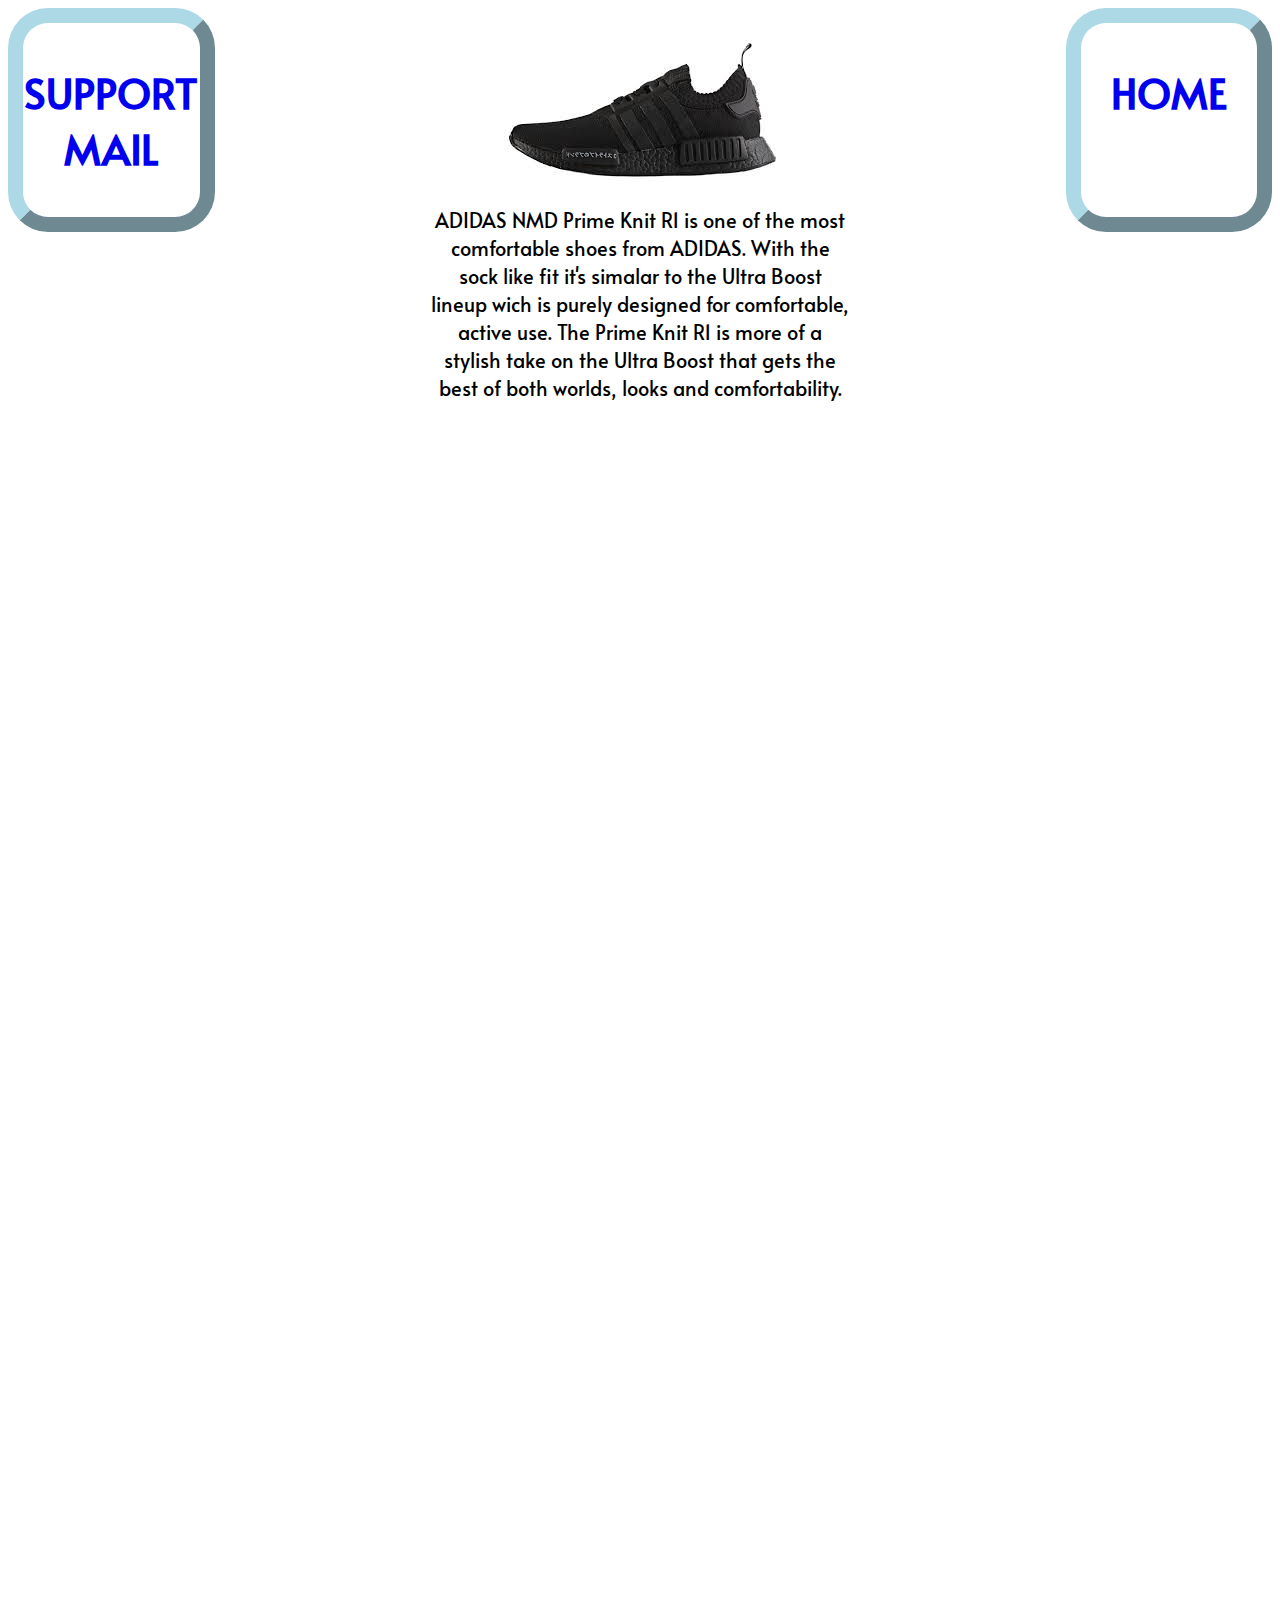
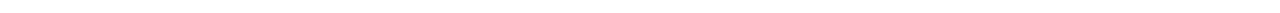
==== ADIDAS NMD R1.html @ a9d675a8 "ny" ====
<!DOCTYPE html>
<html dir="ltr">
  <head>
    <meta charset="utf-8">
    <title>adidas fatis</title>
    <link href="https://fonts.googleapis.com/css?family=Alata&display=swap" rel="stylesheet">
    <link rel="stylesheet" type="text/css" href="css/grid2.css">
    <link rel="stylesheet" type="text/css" href="css/style2.css">

    <meta name="viewport" content="width=device-width, initial-scale=1.0">
  </head>
  <body>
    <div class="container">
      <header>
        <img src="img/ladda_ned.jpeg" alt="ADIDAS NMD Prime Knit R1">
        <p>ADIDAS NMD Prime Knit R1 is one of the most comfortable shoes from ADIDAS. With the sock like fit it's simalar to the Ultra Boost lineup wich is purely designed for comfortable, active use. The Prime Knit R1 is more of a stylish take on the Ultra Boost that gets the best of both worlds, looks and comfortability.</p>
      </header>

      <nav>
        <a href="file:///Users/antonjansson/Desktop/projekt-HT/projekt-HT/index.html"><h3 class="item-a">HOME</h3></a>
      </nav>

      <nav2>
        <h3><a href="http://google.se">SUPPORT MAIL</a></h3>
      </nav2>
  </body>
</html>
---- css/grid2.css ----
.container{
  display: grid;
  grid-template-columns:repeat(6, 1fr);
  grid-template-rows:repeat(7, 1fr);
  grid-gap: 5px;
}

header{
  grid-column: 2/6;
  grid-row: 1/-1;
}

nav{
  grid-column: 6/7;
  grid-row: 1/2;
}

nav2{
  grid-column: 1/2;
  grid-row: 1/2;
}

@media screen and (max-width: 800px){

header{
  grid-column: 1/-1;
  grid-row: 2/-1;
}

nav2{
  grid-column: 1/4;
  grid-row: 1/2;
}

nav{
  grid-column: 4/7;
  grid-row: 1/2;
}
---- css/style2.css ----
body{
    font-family: 'Alata', sans-serif;
    text-align: center;
}

a{
  text-decoration: none;
}

a:visited{
    text-decoration: none;
    color: #000;
}

p{ 
  padding-right: 25%;
  padding-left: 25%;
  max-width: 100%;
  font-size: 20px;
}

nav{
  font-size: 35px;
  border: 15px solid lightblue;
  border-style: outset;
  border-radius: 40px;
}

nav2{
  font-size: 35px;
  border: 15px solid lightblue;
  border-style: outset;
  border-radius: 40px;
}

@media screen and (max-width: 800px){

}
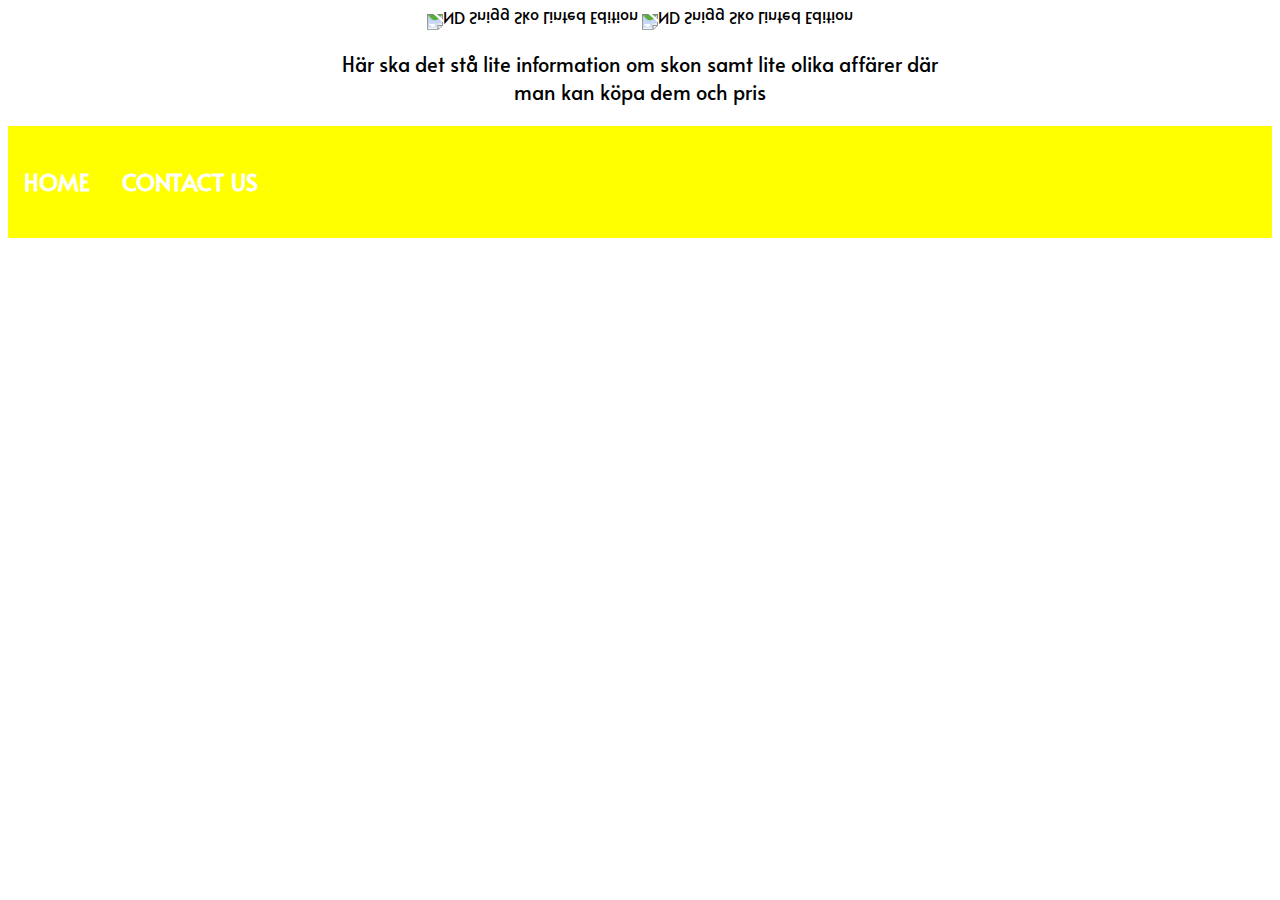
==== commit 5d4bdc1a: "m" ====
--- a/ADIDAS NMD R1.html
+++ b/ADIDAS NMD R1.html
@@ -13,16 +13,17 @@
   <body>
     <div class="container">
       <header>
-        <img src="img/ladda_ned.jpeg" alt="ADIDAS NMD Prime Knit R1">
-        <p>ADIDAS NMD Prime Knit R1 is one of the most comfortable shoes from ADIDAS. With the sock like fit it's simalar to the Ultra Boost lineup wich is purely designed for comfortable, active use. The Prime Knit R1 is more of a stylish take on the Ultra Boost that gets the best of both worlds, looks and comfortability.</p>
+        <img class="flip" src="img/anton1.jpeg" alt="ND Snigg Sko Linted Edition">
+        <img class="flip" src="img/anton2.jpeg" alt="ND Snigg Sko Linted Edition">
+        <p>Här ska det stå lite information om skon samt lite olika affärer där man kan köpa dem och pris</p>
       </header>
 
       <nav>
-        <a href="file:///Users/antonjansson/Desktop/projekt-HT/projekt-HT/index.html"><h3 class="item-a">HOME</h3></a>
+        <ul>
+          <li><h3 class="item-a"><a href="file:///Users/antonjansson/Desktop/projekt-HT/projekt-HT/index.html">HOME</a></h3></li>
+          <li><h3><a target="_blank" href="mailto:anton.jansson@student.tabyenskilda.se">CONTACT US</a></h3></li>
+        </ul>
       </nav>
 
-      <nav2>
-        <h3><a href="http://google.se">SUPPORT MAIL</a></h3>
-      </nav2>
   </body>
 </html>
--- a/css/grid2.css
+++ b/css/grid2.css
@@ -1,38 +1,27 @@
 .container{
   display: grid;
   grid-template-columns:repeat(6, 1fr);
-  grid-template-rows:repeat(7, 1fr);
-  grid-gap: 5px;
+  grid-template-rows: 1fr;
 }
 
 header{
-  grid-column: 2/6;
-  grid-row: 1/-1;
+  grid-column: 1/-1;
+  grid-row: 1/2;
 }
 
 nav{
-  grid-column: 6/7;
-  grid-row: 1/2;
-}
-
-nav2{
-  grid-column: 1/2;
-  grid-row: 1/2;
+  grid-column: 1/-1;
+  grid-row: 2/-1;
 }
 
 @media screen and (max-width: 800px){
 
 header{
   grid-column: 1/-1;
-  grid-row: 2/-1;
-}
-
-nav2{
-  grid-column: 1/4;
-  grid-row: 1/2;
+  grid-row: 1/3;
 }
 
 nav{
-  grid-column: 4/7;
-  grid-row: 1/2;
+  grid-column: 1/-1;
+  grid-row: 3/-1;
 }
--- a/css/style2.css
+++ b/css/style2.css
@@ -12,7 +12,14 @@
     color: #000;
 }
 
-p{ 
+.flip{
+  -webkit-transform: scaleY(-1);
+  transform: scaleY(-1);
+  width: 300px;
+  height: 225px;
+}
+
+p{
   padding-right: 25%;
   padding-left: 25%;
   max-width: 100%;
@@ -20,17 +27,32 @@
 }
 
 nav{
-  font-size: 35px;
-  border: 15px solid lightblue;
-  border-style: outset;
-  border-radius: 40px;
+  font-size: 20px;
+  background-color: yellow;
 }
 
-nav2{
-  font-size: 35px;
-  border: 15px solid lightblue;
-  border-style: outset;
-  border-radius: 40px;
+ul{
+  list-style-type: none;
+  margin: 0;
+  padding: 0;
+  overflow: hidden;
+  background-color: (255, 255, 255);
+}
+
+li{
+  float: left;
+}
+
+li a{
+  display: block;
+  color: white;
+  text-align: center;
+  padding: 16px;
+  text-decoration: none;
+}
+
+li a:hover{
+  background-color: white;
 }
 
 @media screen and (max-width: 800px){
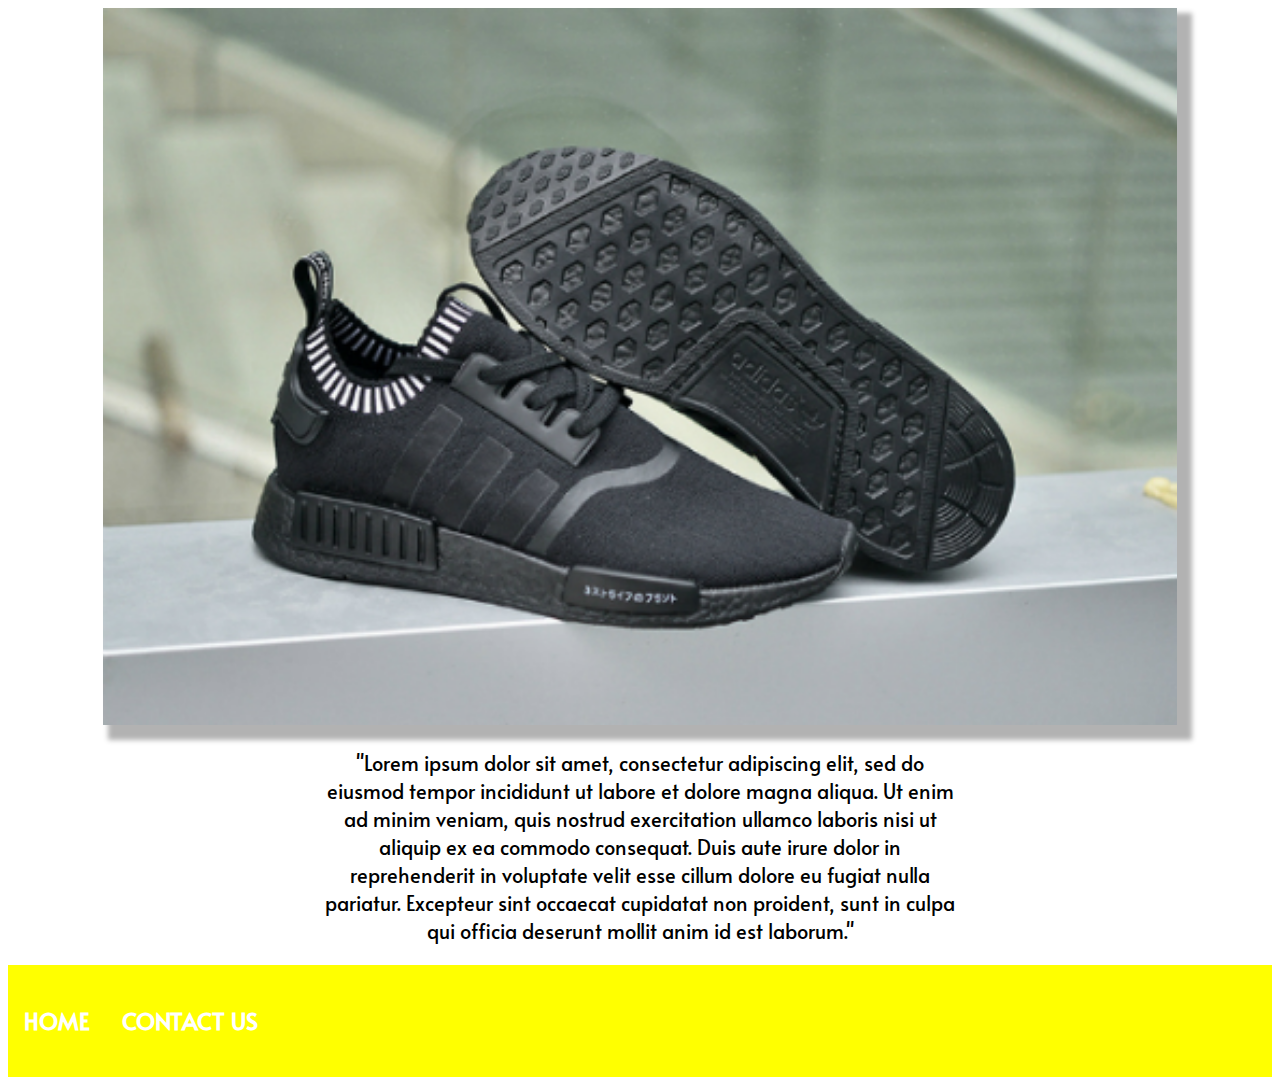
==== commit 320a2263: "last" ====
--- a/ADIDAS NMD R1.html
+++ b/ADIDAS NMD R1.html
@@ -1,29 +1,35 @@
-
 <!DOCTYPE html>
 <html dir="ltr">
-  <head>
-    <meta charset="utf-8">
-    <title>adidas fatis</title>
-    <link href="https://fonts.googleapis.com/css?family=Alata&display=swap" rel="stylesheet">
-    <link rel="stylesheet" type="text/css" href="css/grid2.css">
-    <link rel="stylesheet" type="text/css" href="css/style2.css">
 
-    <meta name="viewport" content="width=device-width, initial-scale=1.0">
-  </head>
-  <body>
-    <div class="container">
-      <header>
-        <img class="flip" src="img/anton1.jpeg" alt="ND Snigg Sko Linted Edition">
-        <img class="flip" src="img/anton2.jpeg" alt="ND Snigg Sko Linted Edition">
-        <p>Här ska det stå lite information om skon samt lite olika affärer där man kan köpa dem och pris</p>
-      </header>
+<head>
+  <meta charset="utf-8">
+  <title>adidas fatis</title>
+  <link href="https://fonts.googleapis.com/css?family=Alata&display=swap" rel="stylesheet">
+  <link rel="stylesheet" type="text/css" href="css/grid2.css">
+  <link rel="stylesheet" type="text/css" href="css/style2.css">
 
-      <nav>
-        <ul>
-          <li><h3 class="item-a"><a href="file:///Users/antonjansson/Desktop/projekt-HT/projekt-HT/index.html">HOME</a></h3></li>
-          <li><h3><a target="_blank" href="mailto:anton.jansson@student.tabyenskilda.se">CONTACT US</a></h3></li>
-        </ul>
-      </nav>
+  <meta name="viewport" content="width=device-width, initial-scale=1.0">
+</head>
 
-  </body>
-</html>
+<body>
+  <div class="container">
+    <header>
+      <img class="img" src="img/nmd.jpg" alt="ND" id="skugga">
+      <p>"Lorem ipsum dolor sit amet, consectetur adipiscing elit, sed do eiusmod tempor incididunt ut labore et dolore magna aliqua. Ut enim ad minim veniam, quis nostrud exercitation ullamco laboris nisi ut aliquip ex ea commodo consequat. Duis
+        aute irure dolor in reprehenderit in voluptate velit esse cillum dolore eu fugiat nulla pariatur. Excepteur sint occaecat cupidatat non proident, sunt in culpa qui officia deserunt mollit anim id est laborum."</p>
+    </header>
+  </div>
+  <nav>
+    <ul>
+      <li>
+        <h3 class="item-a"><a href="file:///Users/antonjansson/Desktop/projekt-HT/projekt-HT/home.html">HOME</a></h3>
+      </li>
+      <li>
+        <h3><a target="_blank" href="mailto:anton.jansson@student.tabyenskilda.se">CONTACT US</a></h3>
+      </li>
+    </ul>
+  </nav>
+
+</body>
+
+</html>--- a/css/grid2.css
+++ b/css/grid2.css
@@ -1,27 +1,15 @@
-.container{
+.container {
   display: grid;
-  grid-template-columns:repeat(6, 1fr);
+  grid-template-columns: repeat(6, 1fr);
   grid-template-rows: 1fr;
 }
 
-header{
+header {
   grid-column: 1/-1;
   grid-row: 1/2;
 }
 
-nav{
+nav {
   grid-column: 1/-1;
   grid-row: 2/-1;
 }
-
-@media screen and (max-width: 800px){
-
-header{
-  grid-column: 1/-1;
-  grid-row: 1/3;
-}
-
-nav{
-  grid-column: 1/-1;
-  grid-row: 3/-1;
-}
--- a/css/style2.css
+++ b/css/style2.css
@@ -1,37 +1,34 @@
-body{
-    font-family: 'Alata', sans-serif;
-    text-align: center;
+body {
+  font-family: 'Alata', sans-serif;
+  text-align: center;
 }
 
-a{
+a {
   text-decoration: none;
 }
 
-a:visited{
-    text-decoration: none;
-    color: #000;
+a:visited {
+  text-decoration: none;
+  color: #000;
 }
 
-.flip{
-  -webkit-transform: scaleY(-1);
-  transform: scaleY(-1);
-  width: 300px;
-  height: 225px;
+#skugga {
+  box-shadow: 10px 10px 5px 5px rgba(0, 0, 0, 0.3)
 }
 
-p{
+p {
   padding-right: 25%;
   padding-left: 25%;
   max-width: 100%;
   font-size: 20px;
 }
 
-nav{
+nav {
   font-size: 20px;
   background-color: yellow;
 }
 
-ul{
+ul {
   list-style-type: none;
   margin: 0;
   padding: 0;
@@ -39,11 +36,11 @@
   background-color: (255, 255, 255);
 }
 
-li{
+li {
   float: left;
 }
 
-li a{
+li a {
   display: block;
   color: white;
   text-align: center;
@@ -51,10 +48,11 @@
   text-decoration: none;
 }
 
-li a:hover{
+li a:hover {
   background-color: white;
 }
 
-@media screen and (max-width: 800px){
-
+.img {
+  height: auto;
+  width: 85%;
 }
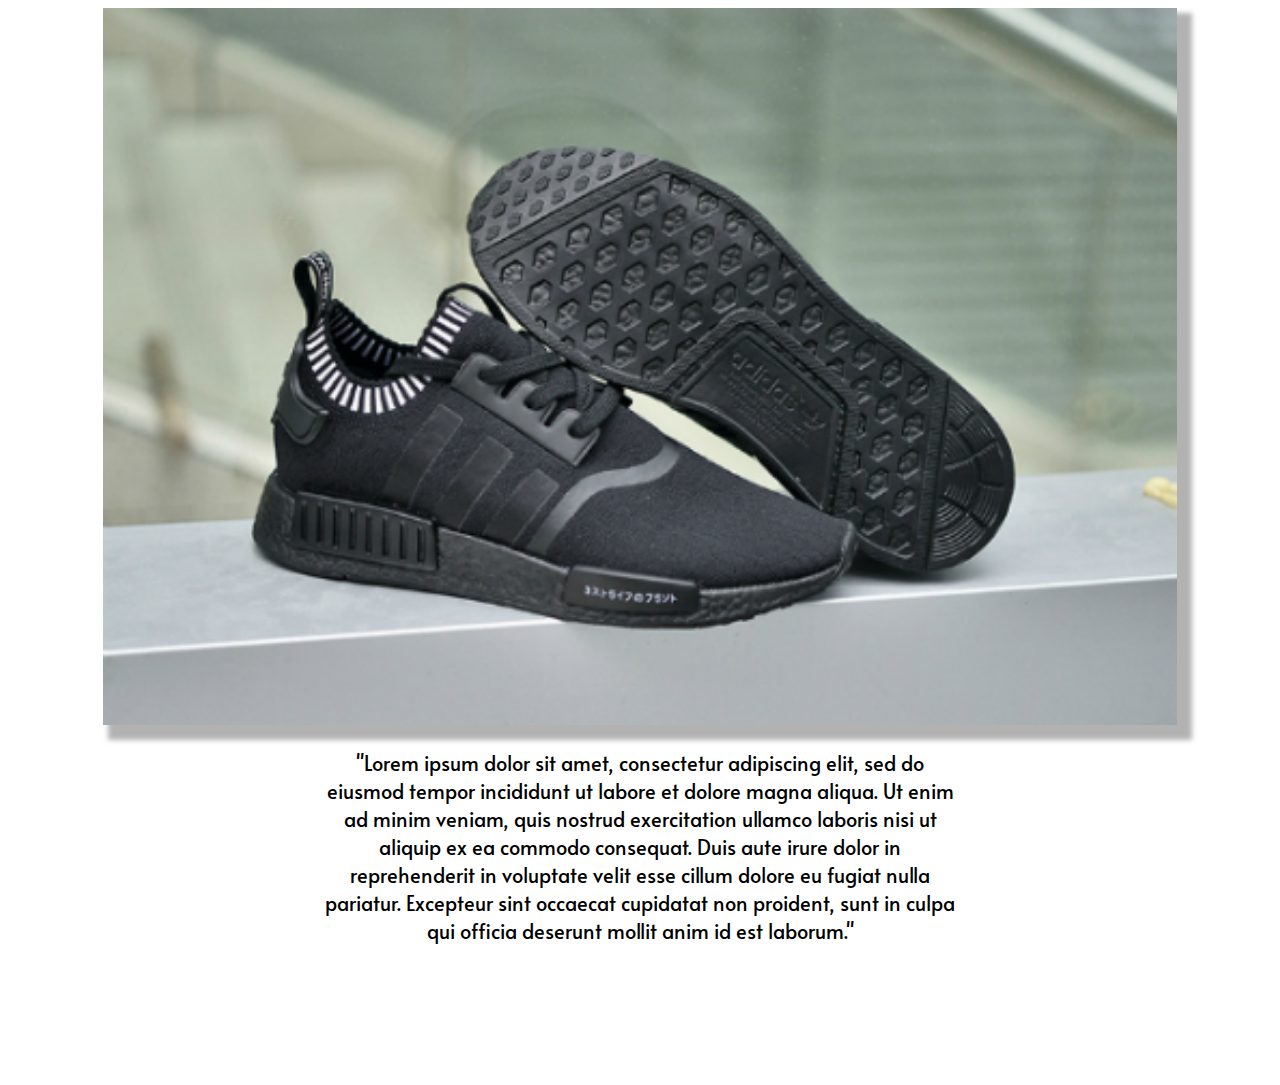
==== commit f26738c4: "ny" ====
--- a/ADIDAS NMD R1.html
+++ b/ADIDAS NMD R1.html
@@ -32,4 +32,4 @@
 
 </body>
 
-</html>+</html>
--- a/css/style2.css
+++ b/css/style2.css
@@ -33,7 +33,7 @@
   margin: 0;
   padding: 0;
   overflow: hidden;
-  background-color: (255, 255, 255);
+  background-color: white;
 }
 
 li {
